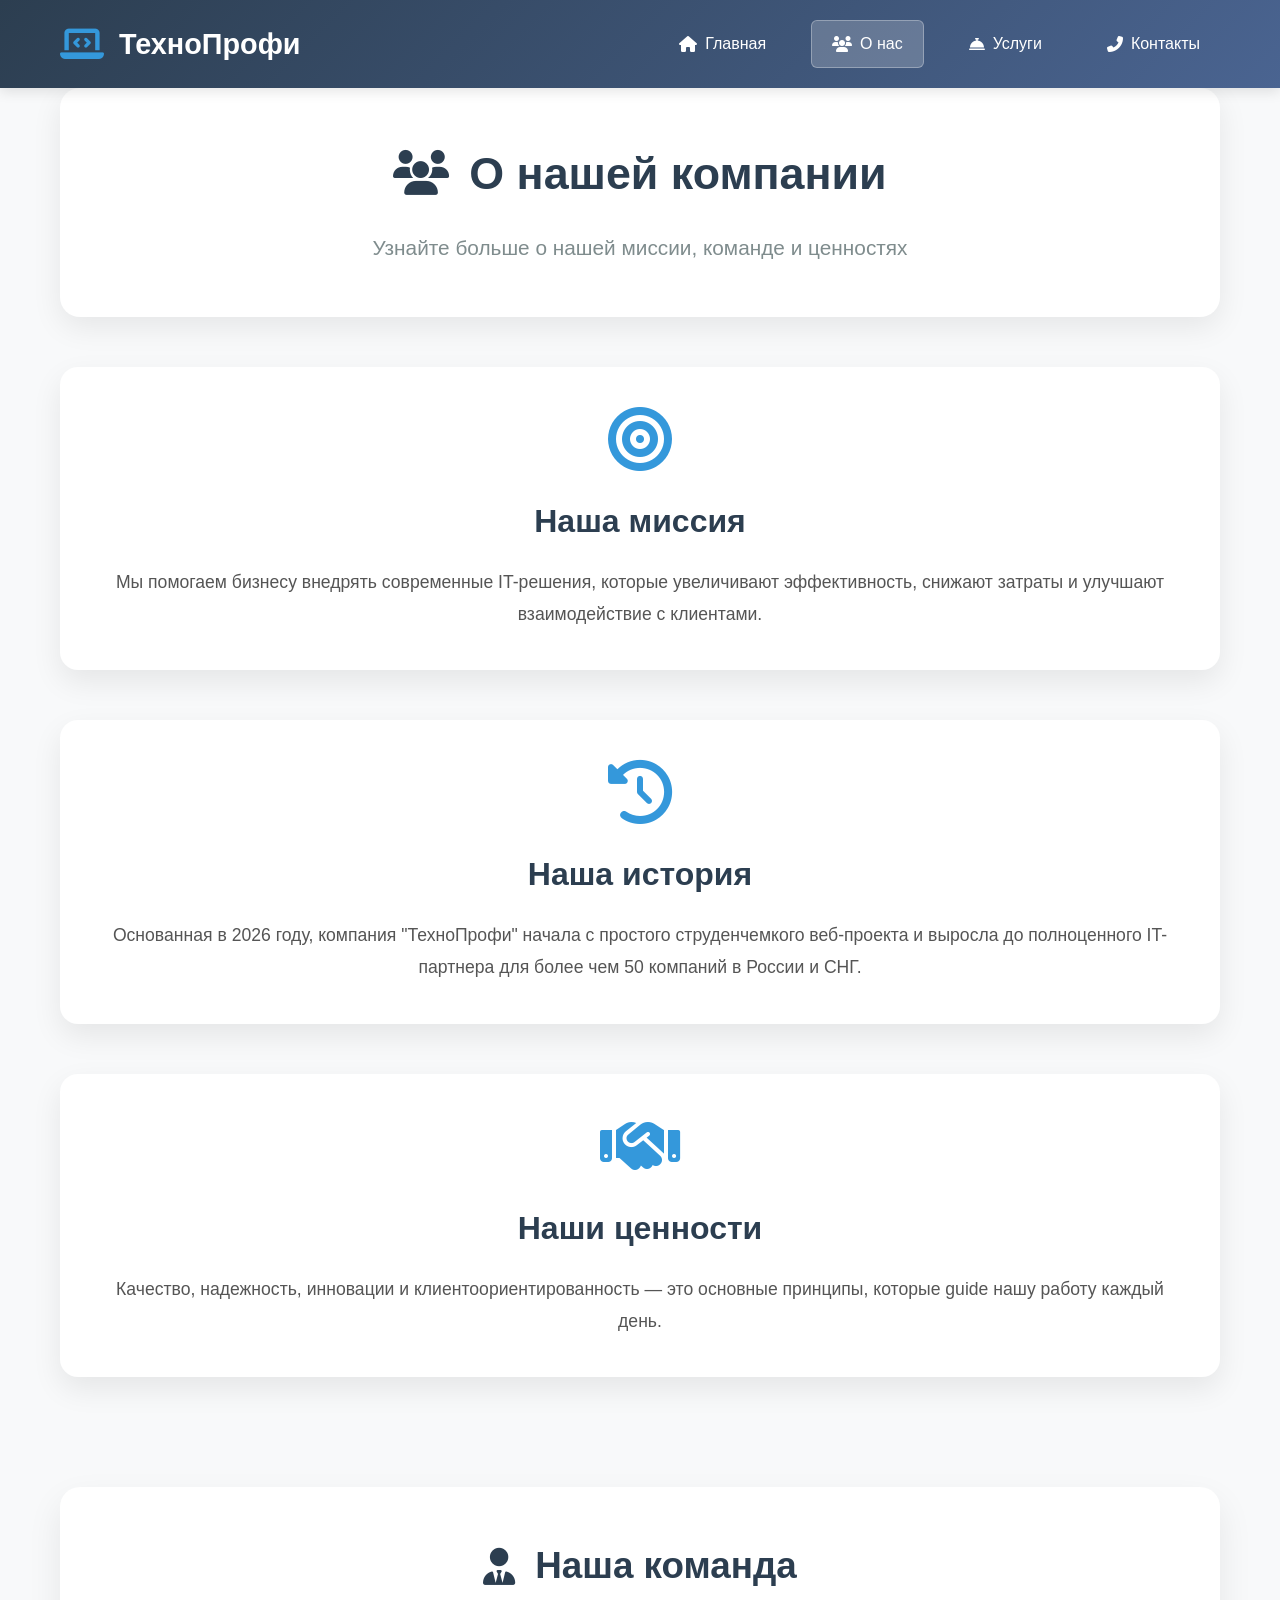
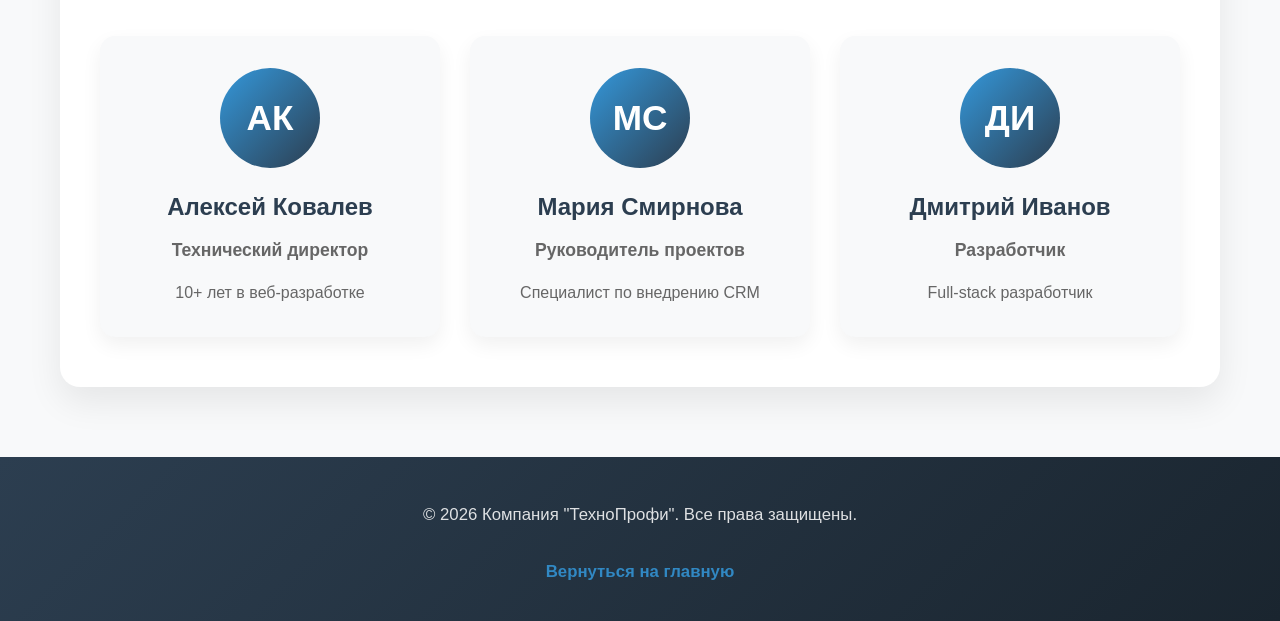
==== about.html @ acc97b38 "Add files via upload" ====
<!DOCTYPE html>
<html lang="ru">
<head>
    <meta charset="UTF-8">
    <meta name="viewport" content="width=device-width, initial-scale=1.0">
    <title>О нас | ТехноПрофи</title>
    <link rel="stylesheet" href="style.css">
    <link rel="stylesheet" href="https://cdnjs.cloudflare.com/ajax/libs/font-awesome/6.4.0/css/all.min.css">
</head>
<body>
    <header>
        <div class="container">
            <div class="logo">
                <i class="fas fa-laptop-code"></i>
                <span>ТехноПрофи</span>
            </div>
            <nav>
                <a href="index.html"><i class="fas fa-home"></i> Главная</a>
                <a href="about.html" class="active"><i class="fas fa-users"></i> О нас</a>
                <a href="services.html"><i class="fas fa-concierge-bell"></i> Услуги</a>
                <a href="contact.html"><i class="fas fa-phone-alt"></i> Контакты</a>
            </nav>
        </div>
    </header>

    <main class="container">
        <section class="page-header">
            <h1><i class="fas fa-users"></i> О нашей компании</h1>
            <p class="subtitle">Узнайте больше о нашей миссии, команде и ценностях</p>
        </section>

        <section class="about-content">
            <div class="about-card">
                <i class="fas fa-bullseye"></i>
                <h2>Наша миссия</h2>
                <p>Мы помогаем бизнесу внедрять современные IT-решения, которые увеличивают эффективность, снижают затраты и улучшают взаимодействие с клиентами.</p>
            </div>

            <div class="about-card">
                <i class="fas fa-history"></i>
                <h2>Наша история</h2>
                <p>Основанная в 2026 году, компания "ТехноПрофи" начала с простого струденчемкого веб-проекта и выросла до полноценного IT-партнера для более чем 50 компаний в России и СНГ.</p>
            </div>

            <div class="about-card">
                <i class="fas fa-handshake"></i>
                <h2>Наши ценности</h2>
                <p>Качество, надежность, инновации и клиентоориентированность — это основные принципы, которые guide нашу работу каждый день.</p>
            </div>

            <div class="team-section">
                <h2><i class="fas fa-user-tie"></i> Наша команда</h2>
                <div class="team-grid">
                    <div class="team-member">
                        <div class="avatar">АК</div>
                        <h3>Алексей Ковалев</h3>
                        <p class="role">Технический директор</p>
                        <p>10+ лет в веб-разработке</p>
                    </div>
                    <div class="team-member">
                        <div class="avatar">МС</div>
                        <h3>Мария Смирнова</h3>
                        <p class="role">Руководитель проектов</p>
                        <p>Специалист по внедрению CRM</p>
                    </div>
                    <div class="team-member">
                        <div class="avatar">ДИ</div>
                        <h3>Дмитрий Иванов</h3>
                        <p class="role">Разработчик</p>
                        <p>Full-stack разработчик</p>
                    </div>
                </div>
            </div>
        </section>
    </main>

    <footer>
        <div class="container">
            <p>© 2026 Компания "ТехноПрофи". Все права защищены.</p>
            <p><a href="index.html">Вернуться на главную</a></p>
        </div>
    </footer>

    <!-- Tawk.to виджет на всех страницах -->
    <!--Start of Tawk.to Script-->
    <script type="text/javascript">
    var Tawk_API=Tawk_API||{}, Tawk_LoadStart=new Date();
    (function(){
    var s1=document.createElement("script"),s0=document.getElementsByTagName("script")[0];
    s1.async=true;
    s1.src='https://embed.tawk.to/696d5803c0ef74197c0bf2b3/1jf9hvjrr';
    s1.charset='UTF-8';
    s1.setAttribute('crossorigin','*');
    s0.parentNode.insertBefore(s1,s0);
    })();
    </script>
    <!--End of Tawk.to Script-->
</body>
</html>
---- style.css ----
/* =========================================== */
/* БАЗОВЫЕ СТИЛИ */
/* =========================================== */
* {
    margin: 0;
    padding: 0;
    box-sizing: border-box;
    font-family: 'Segoe UI', Tahoma, Geneva, Verdana, sans-serif;
}

body {
    background-color: #f8f9fa;
    color: #333;
    line-height: 1.6;
    min-height: 100vh;
    display: flex;
    flex-direction: column;
}

.container {
    max-width: 1200px;
    margin: 0 auto;
    padding: 0 20px;
}

/* =========================================== */
/* ШАПКА САЙТА - ОДИНАКОВАЯ НА ВСЕХ СТРАНИЦАХ */
/* =========================================== */
header {
    background: linear-gradient(135deg, #2c3e50, #4a6491);
    color: white;
    padding: 20px 0;
    box-shadow: 0 4px 12px rgba(0,0,0,0.1);
    position: sticky;
    top: 0;
    z-index: 1000;
}

header .container {
    display: flex;
    justify-content: space-between;
    align-items: center;
}

.logo {
    display: flex;
    align-items: center;
    gap: 15px;
    font-size: 1.8rem;
    font-weight: bold;
}

.logo i {
    font-size: 2.2rem;
    color: #3498db;
}

nav {
    display: flex;
    gap: 25px;
}

nav a {
    color: white;
    text-decoration: none;
    font-weight: 500;
    padding: 10px 20px;
    border-radius: 6px;
    transition: all 0.3s;
    display: flex;
    align-items: center;
    gap: 8px;
}

nav a:hover {
    background: rgba(255,255,255,0.15);
    transform: translateY(-2px);
}

nav a.active {
    background: rgba(255,255,255,0.2);
    border: 1px solid rgba(255,255,255,0.3);
}

/* =========================================== */
/* ОСНОВНОЙ КОНТЕНТ */
/* =========================================== */
main {
    padding: 40px 0;
    flex: 1;
}

/* =========================================== */
/* ГЛАВНАЯ СТРАНИЦА */
/* =========================================== */

/* Герой-баннер */
.hero {
    text-align: center;
    padding: 60px 20px;
    background: linear-gradient(135deg, #3498db, #2c3e50);
    color: white;
    border-radius: 20px;
    margin-bottom: 50px;
    box-shadow: 0 15px 35px rgba(52, 152, 219, 0.2);
}

.hero h1 {
    font-size: 3rem;
    margin-bottom: 25px;
    text-shadow: 2px 2px 4px rgba(0,0,0,0.2);
}

.hero-description {
    font-size: 1.3rem;
    max-width: 800px;
    margin: 0 auto 40px;
    opacity: 0.9;
    line-height: 1.8;
}

.hero-buttons {
    display: flex;
    gap: 20px;
    justify-content: center;
    flex-wrap: wrap;
}

.btn {
    background: white;
    color: #2c3e50;
    border: none;
    padding: 15px 35px;
    font-size: 1.1rem;
    border-radius: 50px;
    cursor: pointer;
    transition: all 0.3s;
    display: inline-flex;
    align-items: center;
    gap: 12px;
    font-weight: 600;
}

.btn:hover {
    background: #f8f9fa;
    transform: translateY(-5px);
    box-shadow: 0 10px 20px rgba(0,0,0,0.15);
}

.btn-primary {
    background: #e74c3c;
    color: white;
}

.btn-primary:hover {
    background: #c0392b;
}

/* Карточки преимуществ */
.features h2 {
    text-align: center;
    font-size: 2.5rem;
    margin-bottom: 50px;
    color: #2c3e50;
}

.features-grid {
    display: grid;
    grid-template-columns: repeat(auto-fit, minmax(300px, 1fr));
    gap: 35px;
    margin-bottom: 70px;
}

.feature-card {
    background: white;
    padding: 35px 30px;
    border-radius: 18px;
    text-align: center;
    box-shadow: 0 12px 25px rgba(0,0,0,0.08);
    transition: all 0.4s;
    border: 2px solid transparent;
    position: relative;
    overflow: hidden;
}

.feature-card:hover {
    transform: translateY(-15px);
    border-color: #3498db;
    box-shadow: 0 20px 40px rgba(52, 152, 219, 0.15);
}

.feature-card i {
    font-size: 3.5rem;
    color: #3498db;
    margin-bottom: 25px;
}

.feature-card h3 {
    font-size: 1.7rem;
    margin-bottom: 15px;
    color: #2c3e50;
}

.feature-card p {
    color: #666;
    font-size: 1.05rem;
    line-height: 1.6;
}

/* Блок демонстрации чата */
.chat-demo {
    background: white;
    padding: 50px 40px;
    border-radius: 20px;
    box-shadow: 0 15px 35px rgba(0,0,0,0.1);
    margin-bottom: 60px;
}

.chat-demo h2 {
    color: #2c3e50;
    margin-bottom: 25px;
    font-size: 2.2rem;
    display: flex;
    align-items: center;
    gap: 15px;
}

.chat-demo p {
    margin-bottom: 35px;
    color: #666;
    font-size: 1.1rem;
    max-width: 900px;
    line-height: 1.7;
}

.chat-placeholder {
    border: 3px dashed #3498db;
    border-radius: 15px;
    padding: 50px 30px;
    text-align: center;
    background: linear-gradient(135deg, #f8fcff, #e8f4ff);
    min-height: 350px;
    display: flex;
    align-items: center;
    justify-content: center;
}

#tawk-status {
    max-width: 700px;
    width: 100%;
}

.test-buttons {
    display: flex;
    gap: 20px;
    justify-content: center;
    margin-top: 35px;
    flex-wrap: wrap;
}

/* Кнопки управления чатом */
.test-btn {
    padding: 14px 30px;
    border: none;
    border-radius: 10px;
    cursor: pointer;
    font-weight: 600;
    display: inline-flex;
    align-items: center;
    gap: 12px;
    transition: all 0.3s;
    min-width: 180px;
    justify-content: center;
    font-size: 1rem;
}

#test-open {
    background: linear-gradient(135deg, #27ae60, #219653);
    color: white;
}

#test-hide {
    background: linear-gradient(135deg, #e74c3c, #c0392b);
    color: white;
}

#test-show {
    background: linear-gradient(135deg, #9b59b6, #8e44ad);
    color: white;
}

.test-btn:hover {
    transform: scale(1.05);
    box-shadow: 0 8px 20px rgba(0,0,0,0.15);
}

.test-btn:active {
    transform: scale(0.98);
}

/* =========================================== */
/* ОБЩИЕ СТИЛИ ДЛЯ ВСЕХ СТРАНИЦ */
/* =========================================== */

/* Заголовок страницы */
.page-header {
    text-align: center;
    padding: 50px 20px;
    margin-bottom: 50px;
    background: white;
    border-radius: 20px;
    box-shadow: 0 10px 30px rgba(0,0,0,0.08);
}

.page-header h1 {
    font-size: 2.8rem;
    color: #2c3e50;
    display: flex;
    align-items: center;
    justify-content: center;
    gap: 20px;
    margin-bottom: 20px;
}

.subtitle {
    font-size: 1.3rem;
    color: #7f8c8d;
    max-width: 800px;
    margin: 0 auto;
    line-height: 1.8;
}

/* =========================================== */
/* СТРАНИЦА "О НАС" */
/* =========================================== */

.about-content {
    display: flex;
    flex-direction: column;
    gap: 50px;
}

.about-card {
    background: white;
    padding: 40px;
    border-radius: 18px;
    box-shadow: 0 12px 30px rgba(0,0,0,0.08);
    text-align: center;
    transition: transform 0.3s;
}

.about-card:hover {
    transform: translateY(-10px);
}

.about-card i {
    font-size: 4rem;
    color: #3498db;
    margin-bottom: 25px;
}

.about-card h2 {
    font-size: 2rem;
    margin-bottom: 20px;
    color: #2c3e50;
}

.about-card p {
    font-size: 1.1rem;
    line-height: 1.8;
    color: #555;
}

.team-section {
    margin-top: 60px;
    text-align: center;
    background: white;
    padding: 50px 40px;
    border-radius: 20px;
    box-shadow: 0 15px 35px rgba(0,0,0,0.08);
}

.team-section h2 {
    font-size: 2.3rem;
    margin-bottom: 40px;
    color: #2c3e50;
    display: flex;
    align-items: center;
    justify-content: center;
    gap: 20px;
}

.team-grid {
    display: grid;
    grid-template-columns: repeat(auto-fit, minmax(280px, 1fr));
    gap: 30px;
    margin-top: 40px;
}

.team-member {
    background: #f8f9fa;
    padding: 30px;
    border-radius: 15px;
    box-shadow: 0 8px 20px rgba(0,0,0,0.06);
    text-align: center;
    transition: all 0.3s;
    border: 2px solid transparent;
}

.team-member:hover {
    border-color: #3498db;
    transform: translateY(-8px);
}

.avatar {
    width: 100px;
    height: 100px;
    background: linear-gradient(135deg, #3498db, #2c3e50);
    color: white;
    border-radius: 50%;
    display: flex;
    align-items: center;
    justify-content: center;
    font-size: 2.2rem;
    font-weight: bold;
    margin: 0 auto 20px;
}

.team-member h3 {
    font-size: 1.5rem;
    margin-bottom: 10px;
    color: #2c3e50;
}

.role {
    color: #e74c3c;
    font-weight: 700;
    margin-bottom: 15px;
    font-size: 1.1rem;
}

.team-member p {
    color: #666;
    line-height: 1.6;
}

/* =========================================== */
/* СТРАНИЦА "УСЛУГИ" */
/* =========================================== */

.services-grid {
    display: grid;
    grid-template-columns: repeat(auto-fill, minmax(350px, 1fr));
    gap: 35px;
    margin-top: 40px;
}

.service-card {
    background: white;
    padding: 40px 35px;
    border-radius: 18px;
    box-shadow: 0 12px 30px rgba(0,0,0,0.08);
    text-align: center;
    transition: all 0.4s;
    border: 3px solid transparent;
    position: relative;
    overflow: hidden;
}

.service-card:hover {
    transform: translateY(-15px);
    border-color: #3498db;
    box-shadow: 0 25px 50px rgba(52, 152, 219, 0.15);
}

.service-card:before {
    content: '';
    position: absolute;
    top: 0;
    left: 0;
    width: 100%;
    height: 5px;
    background: linear-gradient(90deg, #3498db, #2c3e50);
}

.service-icon {
    font-size: 3.5rem;
    color: #3498db;
    margin-bottom: 25px;
}

.service-card h2 {
    font-size: 1.8rem;
    margin-bottom: 25px;
    color: #2c3e50;
}

.service-card ul {
    list-style: none;
    text-align: left;
    margin-bottom: 30px;
    padding-left: 25px;
}

.service-card li {
    padding: 12px 0;
    border-bottom: 1px dashed #eee;
    position: relative;
    font-size: 1.05rem;
    color: #555;
}

.service-card li:before {
    content: "✓";
    color: #27ae60;
    font-weight: bold;
    position: absolute;
    left: -25px;
    font-size: 1.2rem;
}

/* =========================================== */
/* СТРАНИЦА "КОНТАКТЫ" - МИНИМАЛИСТИЧНАЯ */
/* =========================================== */

/* Упрощенная страница контактов */
.contact-simple {
    display: grid;
    grid-template-columns: repeat(auto-fit, minmax(250px, 1fr));
    gap: 25px;
    margin: 40px 0 60px;
}

.contact-card {
    background: white;
    padding: 30px;
    border-radius: 15px;
    text-align: center;
    box-shadow: 0 10px 25px rgba(0,0,0,0.08);
    transition: transform 0.3s;
    border: 2px solid transparent;
}

.contact-card:hover {
    transform: translateY(-8px);
    border-color: #3498db;
}

.contact-card i {
    font-size: 3rem;
    color: #3498db;
    margin-bottom: 20px;
}

.contact-card h2 {
    font-size: 1.5rem;
    margin-bottom: 15px;
    color: #2c3e50;
}

.contact-card p {
    margin: 8px 0;
    color: #555;
    line-height: 1.6;
}

/* Карта */
.map-section {
    margin-top: 40px;
}

#yandex-map {
    width: 100%;
    height: 500px;
    border-radius: 15px;
    box-shadow: 0 10px 30px rgba(0,0,0,0.15);
    margin-bottom: 20px;
}

.contact-note {
    text-align: center;
    margin-top: 30px;
    padding: 20px;
    background: #f8f9fa;
    border-radius: 10px;
    color: #666;
    font-size: 1.05rem;
    border-left: 4px solid #3498db;
}

.contact-note i {
    color: #3498db;
    margin-right: 10px;
}

/* =========================================== */
/* ПОДВАЛ САЙТА */
/* =========================================== */
footer {
    background: linear-gradient(135deg, #2c3e50, #1a252f);
    color: white;
    padding: 40px 0 30px;
    margin-top: 70px;
}

footer .container {
    display: flex;
    flex-direction: column;
    align-items: center;
    gap: 20px;
    text-align: center;
}

footer p {
    margin: 5px 0;
    opacity: 0.85;
    font-size: 1.05rem;
    line-height: 1.6;
}

footer a {
    color: #3498db;
    text-decoration: none;
    transition: all 0.3s;
    font-weight: 600;
}

footer a:hover {
    color: #2980b9;
    text-decoration: underline;
}

/* =========================================== */
/* АДАПТИВНОСТЬ */
/* =========================================== */
@media (max-width: 1200px) {
    .container {
        max-width: 95%;
    }
}

@media (max-width: 992px) {
    .hero h1 {
        font-size: 2.5rem;
    }
    
    .features-grid,
    .services-grid {
        grid-template-columns: repeat(auto-fit, minmax(280px, 1fr));
    }
    
    .page-header h1 {
        font-size: 2.2rem;
    }
}

@media (max-width: 768px) {
    header .container {
        flex-direction: column;
        gap: 20px;
    }
    
    nav {
        flex-wrap: wrap;
        justify-content: center;
        gap: 10px;
    }
    
    nav a {
        padding: 8px 15px;
        font-size: 0.95rem;
    }
    
    .hero {
        padding: 40px 15px;
    }
    
    .hero h1 {
        font-size: 2rem;
    }
    
    .hero-description {
        font-size: 1.1rem;
    }
    
    .hero-buttons {
        flex-direction: column;
        align-items: center;
        gap: 15px;
    }
    
    .btn {
        width: 90%;
        justify-content: center;
    }
    
    .test-buttons {
        flex-direction: column;
        align-items: center;
        gap: 15px;
    }
    
    .test-btn {
        width: 90%;
    }
    
    .team-grid {
        grid-template-columns: 1fr;
    }
    
    .contact-simple {
        grid-template-columns: 1fr;
    }
    
    #yandex-map {
        height: 400px;
    }
}

@media (max-width: 480px) {
    .container {
        padding: 0 15px;
    }
    
    .logo {
        font-size: 1.5rem;
    }
    
    .logo i {
        font-size: 1.8rem;
    }
    
    .hero h1 {
        font-size: 1.8rem;
    }
    
    .page-header h1 {
        font-size: 1.8rem;
        flex-direction: column;
        gap: 10px;
    }
    
    .subtitle {
        font-size: 1.1rem;
    }
    
    .about-card,
    .service-card,
    .contact-card {
        padding: 25px 20px;
    }
    
    .chat-demo {
        padding: 30px 20px;
    }
    
    .features h2,
    .chat-demo h2 {
        font-size: 1.8rem;
    }
}

/* =========================================== */
/* АНИМАЦИИ */
/* =========================================== */
@keyframes fadeIn {
    from {
        opacity: 0;
        transform: translateY(20px);
    }
    to {
        opacity: 1;
        transform: translateY(0);
    }
}

.feature-card,
.service-card,
.contact-card,
.team-member {
    animation: fadeIn 0.6s ease-out;
}

/* =========================================== */
/* ДОПОЛНИТЕЛЬНЫЕ УТИЛИТЫ */
/* =========================================== */
.text-center {
    text-align: center;
}

.mt-20 { margin-top: 20px; }
.mt-30 { margin-top: 30px; }
.mt-40 { margin-top: 40px; }
.mb-20 { margin-bottom: 20px; }
.mb-30 { margin-bottom: 30px; }
.mb-40 { margin-bottom: 40px; }

.hidden {
    display: none !important;
}

/* Плавная прокрутка */
html {
    scroll-behavior: smooth;
}
/* =========================================== */
/* ДОПОЛНИТЕЛЬНЫЕ СТИЛИ ДЛЯ СТРАНИЦЫ УСЛУГ */
/* =========================================== */

/* Призыв к действию на странице услуг */
.chat-promo {
    background: linear-gradient(135deg, #3498db, #2c3e50);
    color: white;
    padding: 50px 40px;
    border-radius: 20px;
    text-align: center;
    margin: 70px 0 40px;
    box-shadow: 0 15px 35px rgba(52, 152, 219, 0.2);
}

.chat-promo h3 {
    font-size: 2.2rem;
    margin-bottom: 20px;
    display: flex;
    align-items: center;
    justify-content: center;
    gap: 20px;
}

.chat-promo p {
    font-size: 1.2rem;
    max-width: 700px;
    margin: 0 auto 30px;
    opacity: 0.9;
    line-height: 1.7;
}

.chat-promo .btn {
    background: white;
    color: #2c3e50;
    padding: 18px 45px;
    font-size: 1.2rem;
    border-radius: 50px;
    text-decoration: none;
    display: inline-flex;
    align-items: center;
    gap: 15px;
    transition: all 0.3s;
}

.chat-promo .btn:hover {
    background: #f8f9fa;
    transform: translateY(-5px);
    box-shadow: 0 10px 25px rgba(0,0,0,0.15);
}

/* Анимация появления карточек услуг с задержкой */
.service-card:nth-child(1) { animation-delay: 0.1s; }
.service-card:nth-child(2) { animation-delay: 0.2s; }
.service-card:nth-child(3) { animation-delay: 0.3s; }
.service-card:nth-child(4) { animation-delay: 0.4s; }
.service-card:nth-child(5) { animation-delay: 0.5s; }
.service-card:nth-child(6) { animation-delay: 0.6s; }
.service-card:nth-child(7) { animation-delay: 0.7s; }
.service-card:nth-child(8) { animation-delay: 0.8s; }
.service-card:nth-child(9) { animation-delay: 0.9s; }

/* Адаптивность для 9 карточек */
@media (max-width: 1200px) {
    .services-grid {
        grid-template-columns: repeat(auto-fill, minmax(320px, 1fr));
    }
}

@media (max-width: 768px) {
    .services-grid {
        grid-template-columns: 1fr;
    }
    
    .chat-promo {
        padding: 40px 20px;
        margin: 50px 0 30px;
    }
    
    .chat-promo h3 {
        font-size: 1.8rem;
    }
}
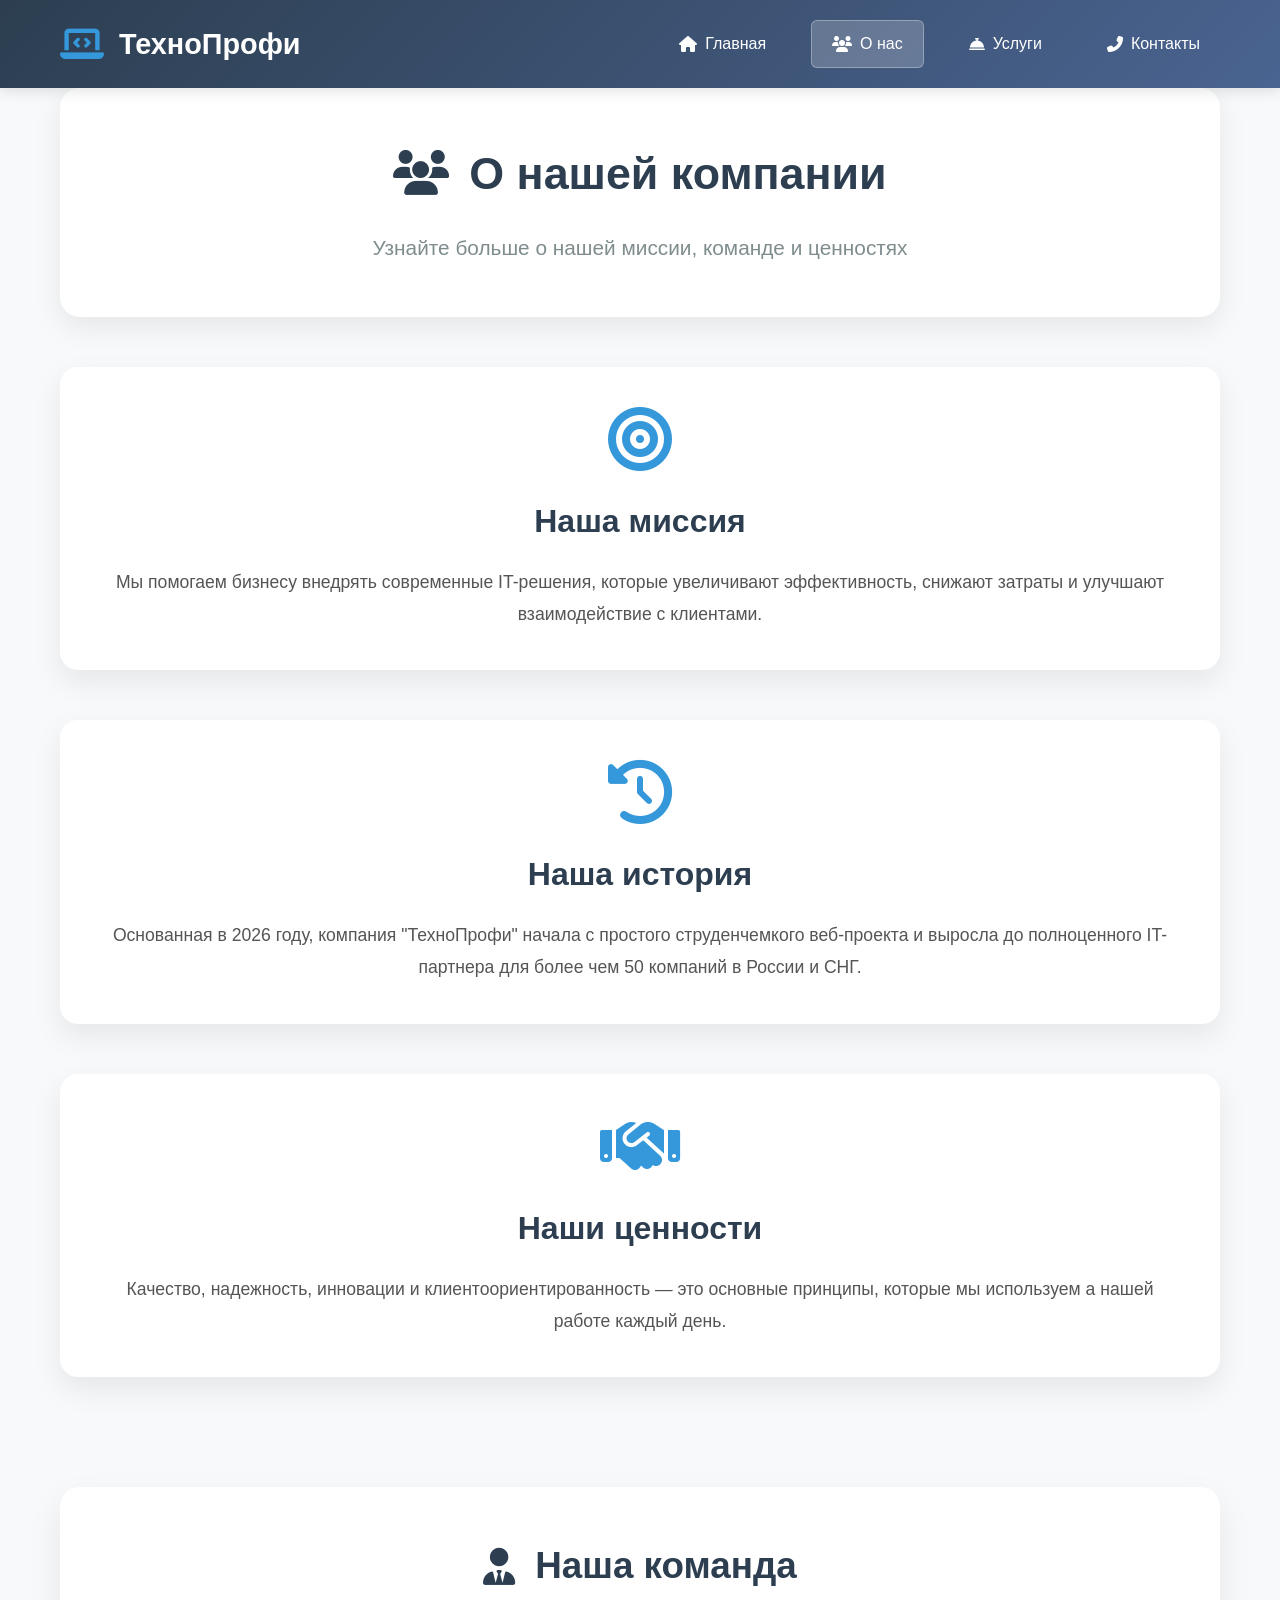
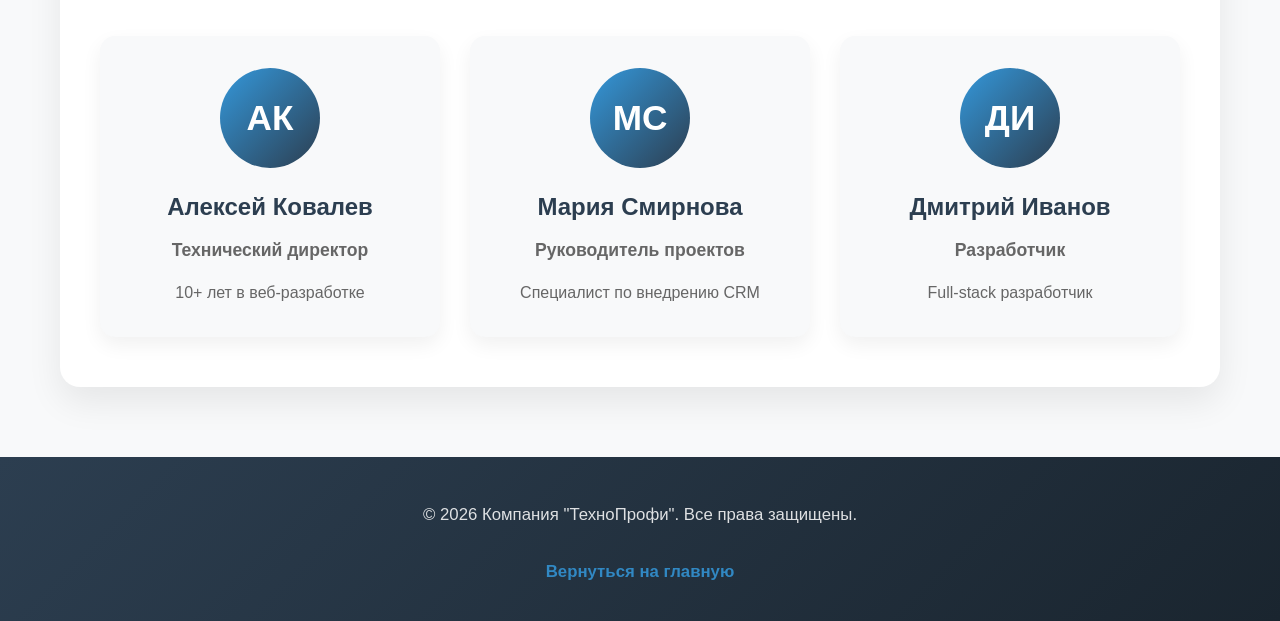
==== commit abf19c86: "Update about.html" ====
--- a/about.html
+++ b/about.html
@@ -45,7 +45,7 @@
             <div class="about-card">
                 <i class="fas fa-handshake"></i>
                 <h2>Наши ценности</h2>
-                <p>Качество, надежность, инновации и клиентоориентированность — это основные принципы, которые guide нашу работу каждый день.</p>
+                <p>Качество, надежность, инновации и клиентоориентированность — это основные принципы, которые мы используем а нашей работе каждый день.</p>
             </div>
 
             <div class="team-section">
@@ -96,4 +96,4 @@
     </script>
     <!--End of Tawk.to Script-->
 </body>
-</html>+</html>
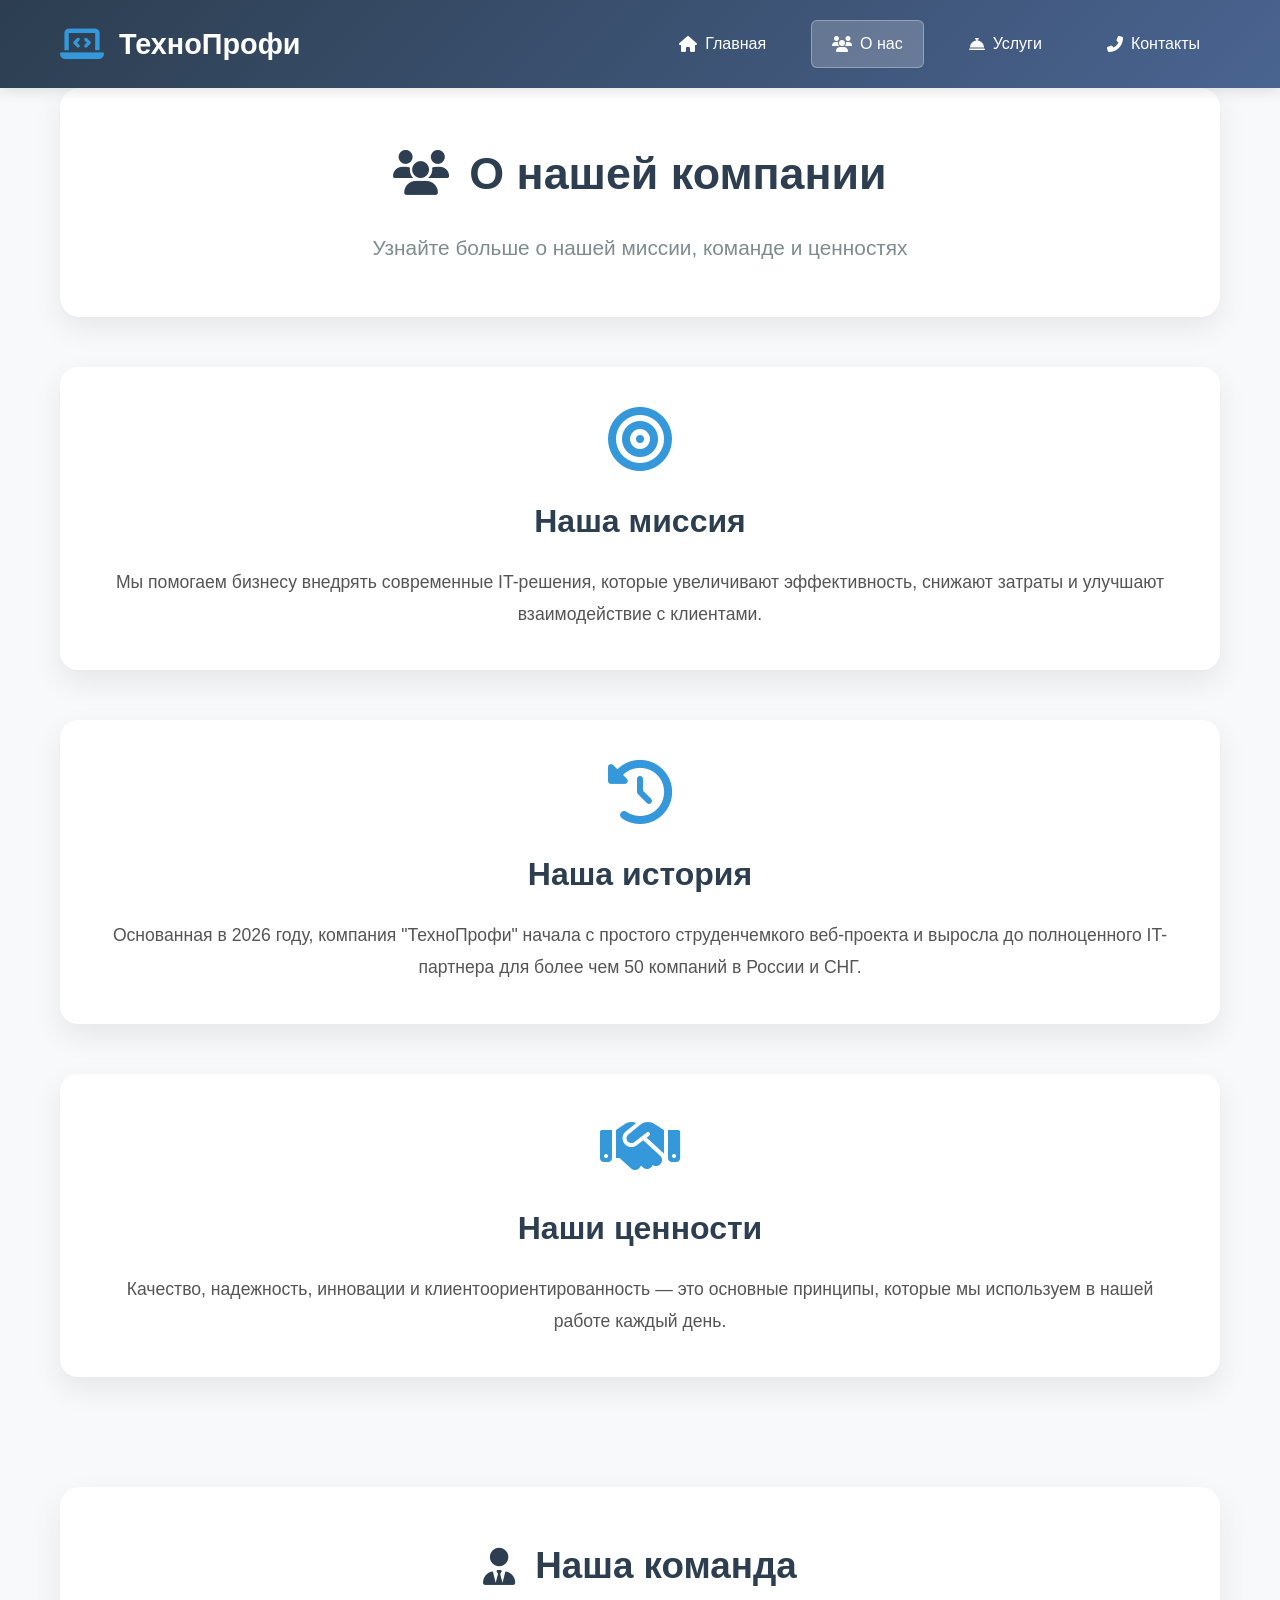
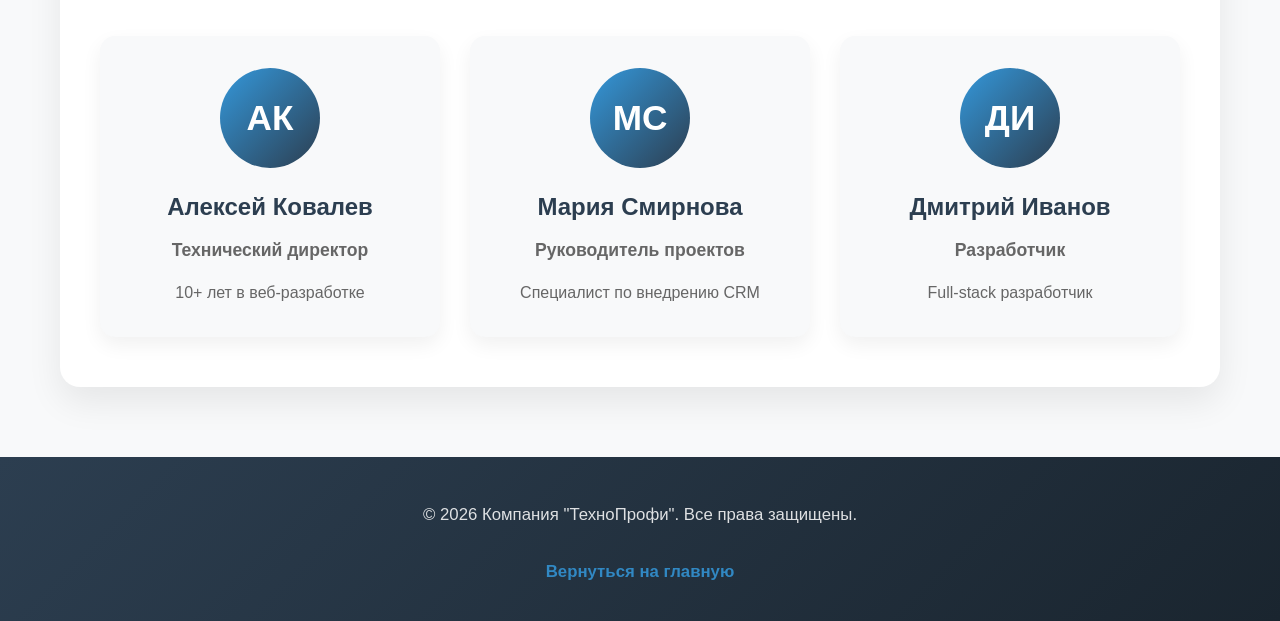
==== commit 7eda6867: "Update about.html" ====
--- a/about.html
+++ b/about.html
@@ -45,7 +45,7 @@
             <div class="about-card">
                 <i class="fas fa-handshake"></i>
                 <h2>Наши ценности</h2>
-                <p>Качество, надежность, инновации и клиентоориентированность — это основные принципы, которые мы используем а нашей работе каждый день.</p>
+                <p>Качество, надежность, инновации и клиентоориентированность — это основные принципы, которые мы используем в нашей работе каждый день.</p>
             </div>
 
             <div class="team-section">
